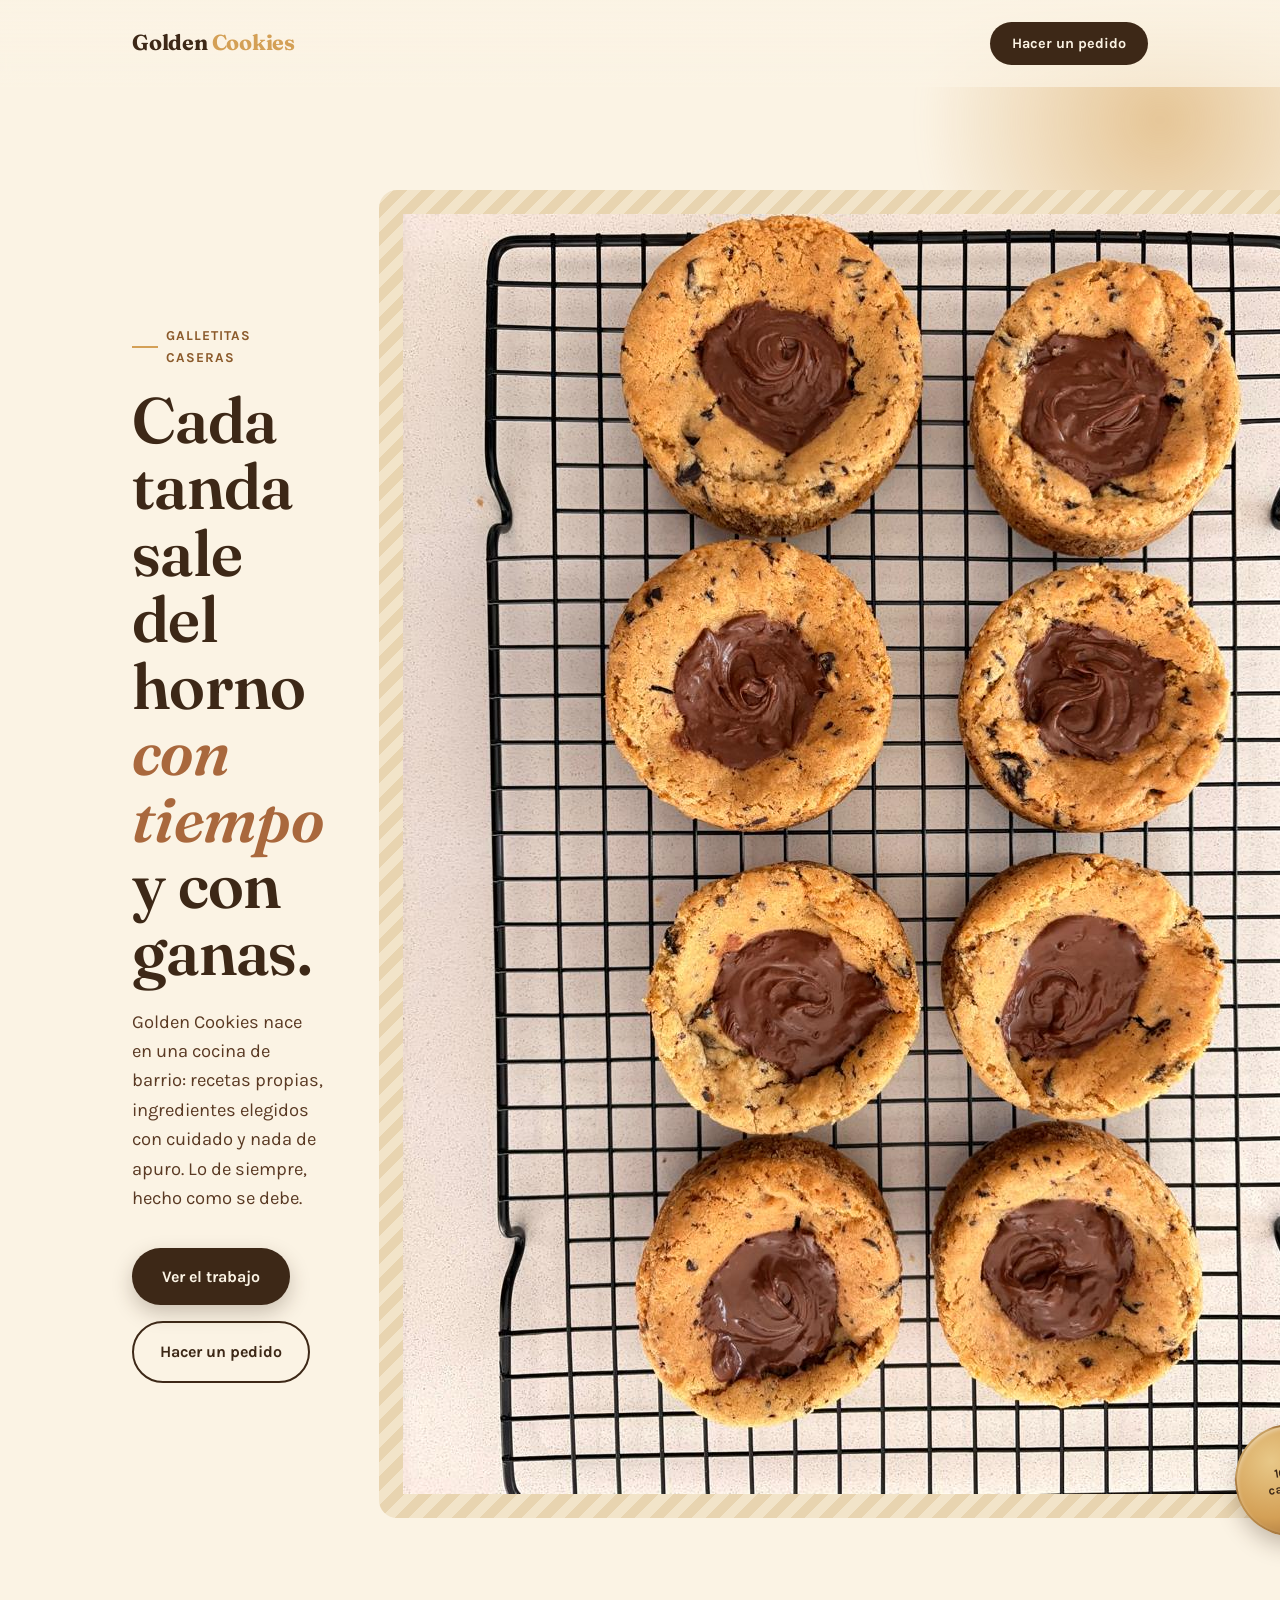
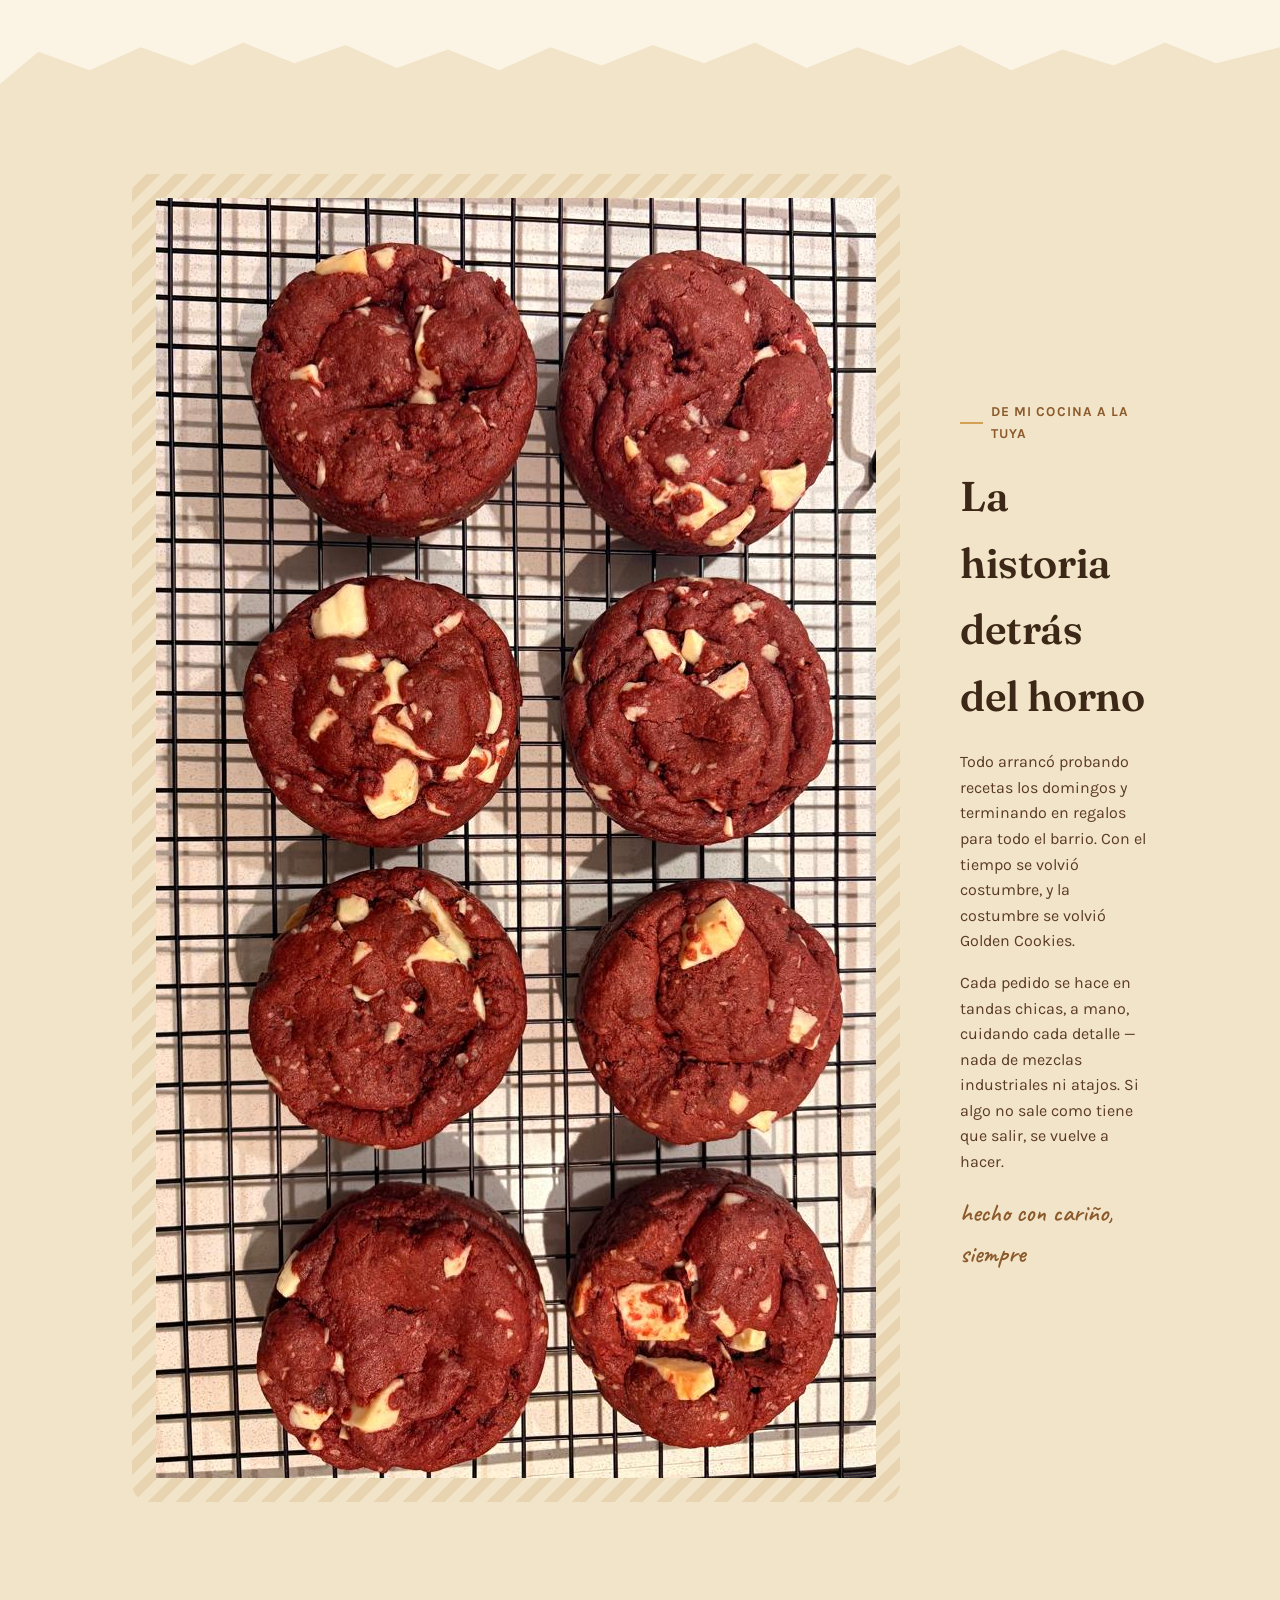
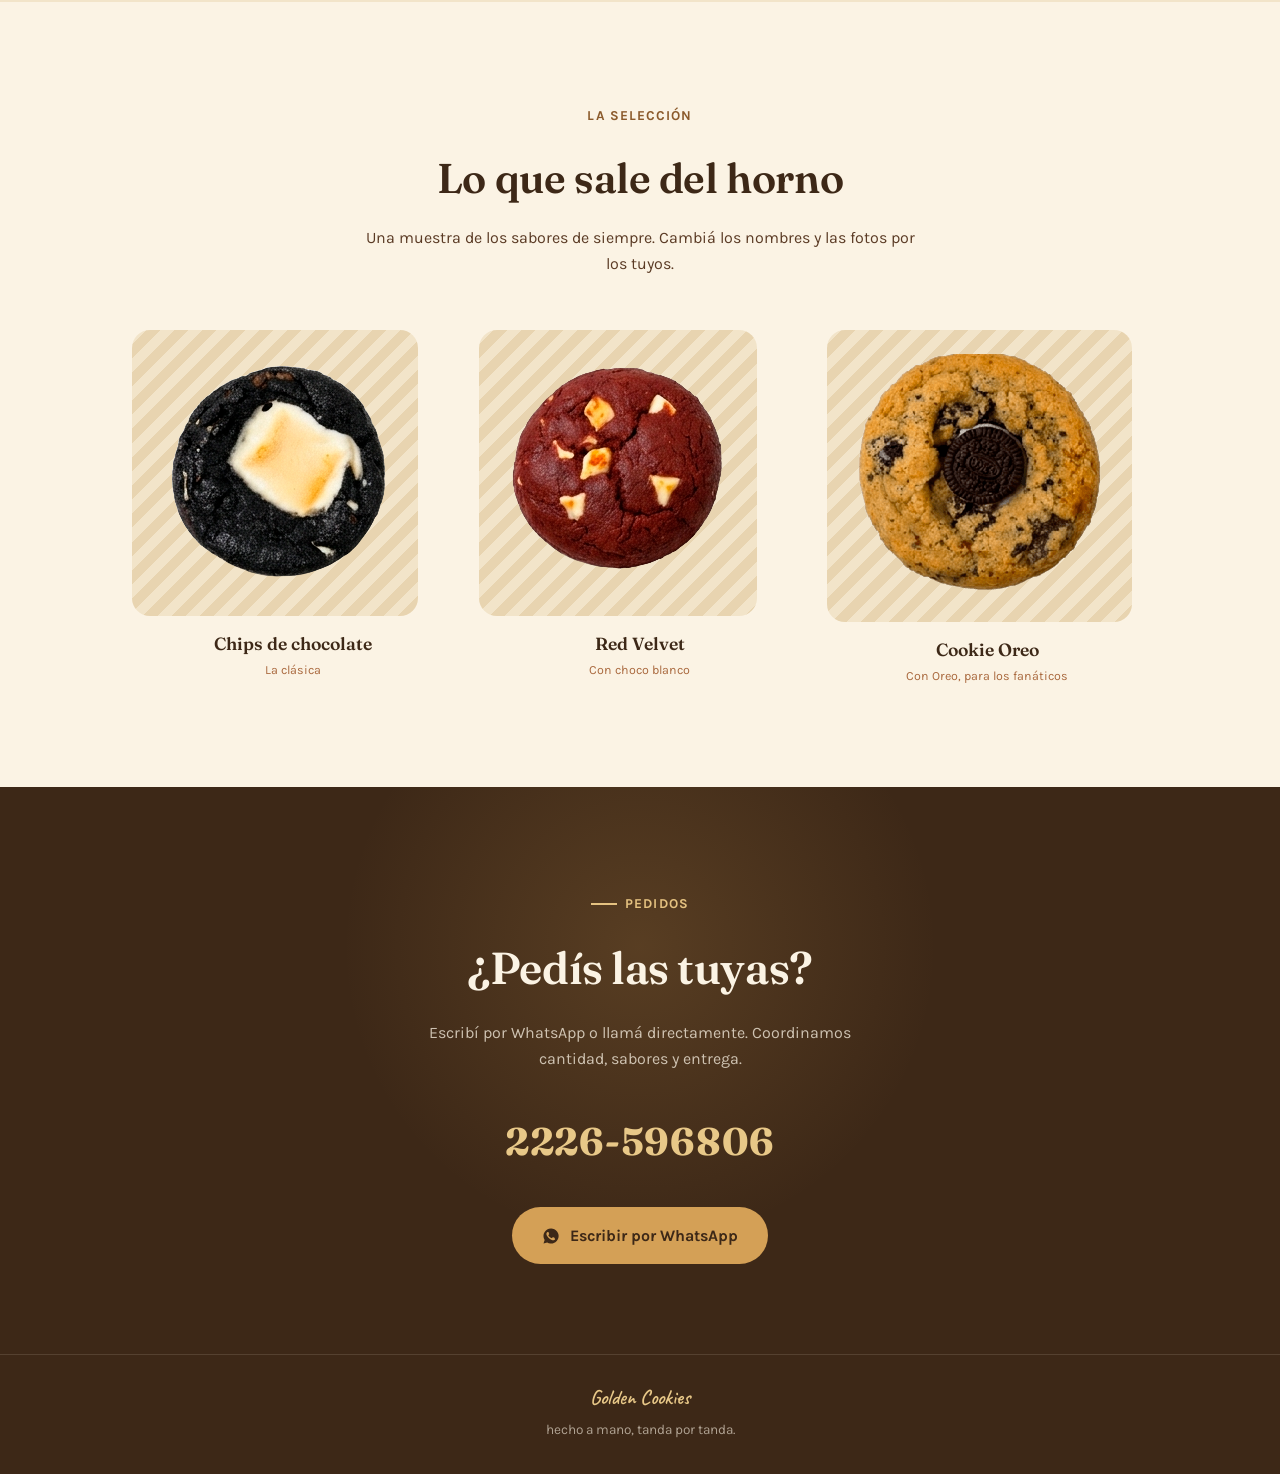
==== index.html @ 02ea474b "Add files via upload" ====
<!DOCTYPE html>
<html lang="es">
<head>
<meta charset="UTF-8">
<meta name="viewport" content="width=device-width, initial-scale=1.0">
<title>Golden Cookies — Galletitas caseras</title>
<link rel="preconnect" href="https://fonts.googleapis.com">
<link rel="preconnect" href="https://fonts.gstatic.com" crossorigin>
<link href="https://fonts.googleapis.com/css2?family=Fraunces:ital,opsz,wght@0,9..144,400;0,9..144,600;0,9..144,700;1,9..144,500&family=Karla:wght@400;500;700&family=Caveat:wght@600&display=swap" rel="stylesheet">
<style>
  :root{
    --cream:#FBF3E4;
    --parchment:#F2E4C9;
    --kraft:#E8D4B0;
    --coffee:#3D2817;
    --coffee-soft:#5A3A24;
    --caramel:#A9683D;
    --toast:#8B5A2B;
    --gold:#D4A056;
    --gold-light:#E8C888;
    --line: rgba(61,40,23,0.15);
  }

  *{box-sizing:border-box; margin:0; padding:0;}

  html{scroll-behavior:smooth;}

  body{
    background:var(--cream);
    color:var(--coffee);
    font-family:'Karla', sans-serif;
    line-height:1.6;
    overflow-x:hidden;
  }

  h1,h2,h3,.display{
    font-family:'Fraunces', serif;
    color:var(--coffee);
    font-weight:600;
    letter-spacing:-0.01em;
  }

  .signature{
    font-family:'Caveat', cursive;
    font-weight:600;
  }

  a{color:inherit;}

  /* ---------- Focus visibility ---------- */
  a:focus-visible, button:focus-visible{
    outline:3px solid var(--gold);
    outline-offset:3px;
  }

  /* ---------- Wrapper widths ---------- */
  .wrap{
    max-width:1080px;
    margin:0 auto;
    padding:0 32px;
  }

  /* ================= NAV ================= */
  header{
    position:fixed;
    top:0; left:0; right:0;
    z-index:50;
    padding:22px 0;
    background:linear-gradient(to bottom, rgba(251,243,228,0.96), rgba(251,243,228,0.7));
    backdrop-filter:blur(6px);
  }
  header .wrap{
    display:flex;
    align-items:center;
    justify-content:space-between;
  }
  .brand{
    font-family:'Fraunces', serif;
    font-weight:700;
    font-size:1.35rem;
    letter-spacing:-0.01em;
  }
  .brand span{color:var(--gold);}
  .nav-cta{
    background:var(--coffee);
    color:var(--cream);
    padding:10px 22px;
    border-radius:999px;
    font-weight:700;
    font-size:0.9rem;
    text-decoration:none;
    transition:background .2s ease, transform .2s ease;
    display:inline-block;
  }
  .nav-cta:hover{background:var(--toast); transform:translateY(-1px);}

  /* ================= HERO ================= */
  .hero{
    position:relative;
    padding:190px 0 120px;
    overflow:hidden;
  }
  .hero-glow{
    position:absolute;
    top:-120px; right:-120px;
    width:480px; height:480px;
    border-radius:50%;
    background:radial-gradient(circle, rgba(212,160,86,0.55) 0%, rgba(212,160,86,0) 70%);
    filter:blur(10px);
    animation:pulse 7s ease-in-out infinite;
    pointer-events:none;
  }
  @keyframes pulse{
    0%,100%{ transform:scale(1); opacity:0.8; }
    50%{ transform:scale(1.12); opacity:1; }
  }
  @media (prefers-reduced-motion: reduce){
    .hero-glow{animation:none;}
  }

  .hero-grid{
    position:relative;
    display:grid;
    grid-template-columns:1.05fr 0.95fr;
    gap:56px;
    align-items:center;
  }

  .eyebrow{
    display:inline-flex;
    align-items:center;
    gap:8px;
    font-size:0.85rem;
    font-weight:700;
    letter-spacing:0.08em;
    text-transform:uppercase;
    color:var(--toast);
    margin-bottom:18px;
  }
  .eyebrow::before{
    content:"";
    width:26px; height:2px;
    background:var(--gold);
    display:inline-block;
  }

  .hero h1{
    font-size:clamp(2.6rem, 5vw, 4rem);
    line-height:1.04;
    margin-bottom:22px;
  }
  .hero h1 em{
    font-style:italic;
    color:var(--caramel);
  }

  .hero p.lead{
    font-size:1.15rem;
    color:var(--coffee-soft);
    max-width:46ch;
    margin-bottom:34px;
  }

  .hero-actions{
    display:flex;
    gap:16px;
    flex-wrap:wrap;
    align-items:center;
  }

  .btn-primary{
    background:var(--coffee);
    color:var(--cream);
    padding:16px 30px;
    border-radius:999px;
    font-weight:700;
    text-decoration:none;
    display:inline-block;
    box-shadow:0 8px 20px rgba(61,40,23,0.25);
    transition:transform .2s ease, box-shadow .2s ease;
  }
  .btn-primary:hover{ transform:translateY(-2px); box-shadow:0 12px 26px rgba(61,40,23,0.3); }

  .btn-ghost{
    padding:16px 26px;
    border-radius:999px;
    font-weight:700;
    text-decoration:none;
    border:2px solid var(--coffee);
    display:inline-block;
    transition:background .2s ease, color .2s ease;
  }
  .btn-ghost:hover{ background:var(--coffee); color:var(--cream); }

  /* Wax seal badge */
  .seal{
    position:absolute;
    bottom:-18px;
    right:40px;
    width:112px; height:112px;
    border-radius:50%;
    background:radial-gradient(circle at 35% 30%, var(--gold-light), var(--gold) 55%, var(--toast) 100%);
    display:flex;
    align-items:center;
    justify-content:center;
    text-align:center;
    color:var(--coffee);
    font-weight:700;
    font-size:0.78rem;
    line-height:1.2;
    letter-spacing:0.02em;
    transform:rotate(-9deg);
    box-shadow:0 10px 22px rgba(61,40,23,0.28), inset 0 2px 4px rgba(255,255,255,0.4);
    border:2px solid rgba(61,40,23,0.15);
  }

  /* Hero photo placeholder */
  .photo-frame{
    position:relative;
    aspect-ratio:4/5;
    border-radius:18px;
    background:
      repeating-linear-gradient(135deg, var(--parchment), var(--parchment) 10px, var(--kraft) 10px, var(--kraft) 20px);
    border:2px dashed var(--caramel);
    display:flex;
    align-items:center;
    justify-content:center;
    padding:24px;
    text-align:center;
  }
  .photo-frame.hero-photo{ min-height:380px; }
  .photo-frame .hint{
    background:rgba(251,243,228,0.92);
    border-radius:12px;
    padding:18px 20px;
    max-width:230px;
  }
  .photo-frame .hint svg{ margin-bottom:10px; }
  .photo-frame .hint p{
    font-size:0.85rem;
    font-weight:700;
    color:var(--coffee-soft);
  }
  .photo-frame .hint small{
    display:block;
    margin-top:4px;
    font-size:0.72rem;
    color:var(--caramel);
    font-weight:400;
  }
  .washi{
    position:absolute;
    top:-10px; left:24px;
    width:64px; height:22px;
    background:rgba(169,104,61,0.55);
    transform:rotate(-4deg);
    border-radius:2px;
  }

  /* ================= TORN DIVIDER ================= */
  .torn{
    height:46px;
    width:100%;
    background:var(--parchment);
    clip-path:polygon(
      0% 100%, 3% 30%, 7% 70%, 11% 20%, 15% 60%, 19% 10%, 23% 55%, 27% 15%,
      31% 65%, 35% 25%, 39% 70%, 43% 20%, 47% 60%, 51% 15%, 55% 55%, 59% 10%,
      63% 65%, 67% 20%, 71% 60%, 75% 15%, 79% 70%, 83% 25%, 87% 60%, 91% 10%,
      95% 55%, 100% 20%, 100% 100%
    );
  }

  /* ================= ABOUT ================= */
  .about{
    background:var(--parchment);
    padding:90px 0 100px;
  }
  .about-grid{
    display:grid;
    grid-template-columns:0.9fr 1.1fr;
    gap:60px;
    align-items:center;
  }
  .about h2{ font-size:clamp(1.9rem, 3.4vw, 2.6rem); margin-bottom:20px; }
  .about p{ color:var(--coffee-soft); margin-bottom:16px; max-width:52ch; }
  .about .signature{
    font-size:1.6rem;
    color:var(--toast);
    margin-top:18px;
  }

  /* ================= GALLERY ================= */
  .gallery{
    padding:100px 0 100px;
  }
  .section-head{
    text-align:center;
    max-width:560px;
    margin:0 auto 54px;
  }
  .section-head .eyebrow{ justify-content:center; }
  .section-head .eyebrow::before{ display:none; }
  .section-head h2{ font-size:clamp(1.9rem, 3.4vw, 2.6rem); margin-bottom:14px; }
  .section-head p{ color:var(--coffee-soft); }

  .gallery-grid{
    display:grid;
    grid-template-columns:repeat(3, 1fr);
    gap:26px;
  }
  .gallery-item .photo-frame{ aspect-ratio:1/1; margin-bottom:14px; }
  .gallery-item .flavor-name{
    font-family:'Fraunces', serif;
    font-weight:600;
    font-size:1.1rem;
    text-align:center;
  }
  .gallery-item .flavor-tag{
    display:block;
    text-align:center;
    font-size:0.78rem;
    color:var(--caramel);
    margin-top:2px;
  }

  /* ================= CONTACT ================= */
  .contact{
    background:var(--coffee);
    color:var(--cream);
    padding:100px 0 90px;
    text-align:center;
    position:relative;
    overflow:hidden;
  }
  .contact::before{
    content:"";
    position:absolute;
    top:-140px; left:50%;
    transform:translateX(-50%);
    width:600px; height:600px;
    border-radius:50%;
    background:radial-gradient(circle, rgba(212,160,86,0.18) 0%, rgba(212,160,86,0) 70%);
  }
  .contact .eyebrow{ justify-content:center; color:var(--gold-light); }
  .contact .eyebrow::before{ background:var(--gold-light); }
  .contact h2{
    color:var(--cream);
    font-size:clamp(2rem, 4vw, 2.8rem);
    margin-bottom:16px;
    position:relative;
  }
  .contact p.lead{
    color:rgba(251,243,228,0.75);
    max-width:44ch;
    margin:0 auto 40px;
    position:relative;
  }
  .phone-display{
    font-family:'Fraunces', serif;
    font-size:clamp(1.8rem, 4vw, 2.4rem);
    font-weight:700;
    letter-spacing:0.02em;
    margin-bottom:34px;
    color:var(--gold-light);
    position:relative;
  }
  .contact-actions{
    display:flex;
    gap:18px;
    justify-content:center;
    flex-wrap:wrap;
    position:relative;
  }
  .btn-gold{
    background:var(--gold);
    color:var(--coffee);
    padding:16px 30px;
    border-radius:999px;
    font-weight:700;
    text-decoration:none;
    display:inline-flex;
    align-items:center;
    gap:10px;
    transition:transform .2s ease, background .2s ease;
  }
  .btn-gold:hover{ background:var(--gold-light); transform:translateY(-2px); }
  .btn-outline-light{
    padding:16px 26px;
    border-radius:999px;
    font-weight:700;
    text-decoration:none;
    border:2px solid rgba(251,243,228,0.5);
    display:inline-flex;
    align-items:center;
    gap:10px;
    transition:background .2s ease, border-color .2s ease;
  }
  .btn-outline-light:hover{ background:rgba(251,243,228,0.1); border-color:var(--cream); }

  /* ================= FOOTER ================= */
  footer{
    background:var(--coffee);
    color:rgba(251,243,228,0.6);
    text-align:center;
    padding:26px 0 34px;
    font-size:0.85rem;
    border-top:1px solid rgba(251,243,228,0.12);
  }
  footer .signature{
    color:var(--gold-light);
    font-size:1.3rem;
    display:block;
    margin-bottom:4px;
  }

  /* ================= RESPONSIVE ================= */
  @media (max-width:860px){
    .hero-grid, .about-grid{ grid-template-columns:1fr; }
    .hero{ padding:150px 0 90px; }
    .gallery-grid{ grid-template-columns:repeat(2, 1fr); }
    .seal{ right:16px; }
  }
  @media (max-width:560px){
    .wrap{ padding:0 20px; }
    .gallery-grid{ grid-template-columns:1fr; }
    .hero-actions, .contact-actions{ flex-direction:column; align-items:stretch; }
    .hero-actions a, .contact-actions a{ text-align:center; }
  }
</style>
</head>
<body>

<header>
  <div class="wrap">
    <div class="brand">Golden <span>Cookies</span></div>
    <a href="#contacto" class="nav-cta">Hacer un pedido</a>
  </div>
</header>

<!-- ================= HERO ================= -->
<section class="hero">
  <div class="hero-glow" aria-hidden="true"></div>
  <div class="wrap hero-grid">
    <div>
      <div class="eyebrow">Galletitas caseras</div>
      <h1>Cada tanda sale del horno <em>con tiempo</em> y con ganas.</h1>
      <p class="lead">Golden Cookies nace en una cocina de barrio: recetas propias, ingredientes elegidos con cuidado y nada de apuro. Lo de siempre, hecho como se debe.</p>
      <div class="hero-actions">
        <a href="#galeria" class="btn-primary">Ver el trabajo</a>
        <a href="#contacto" class="btn-ghost">Hacer un pedido</a>
      </div>
    </div>

    <div style="position:relative;">
      <!--
        FOTO PRINCIPAL:
        Reemplazá este div completo por, por ejemplo:
        <img src="hero-galletitas.jpg" alt="Galletitas Golden Cookies recién horneadas" class="photo-frame hero-photo" style="object-fit:cover; border:none;">
        (guardá la foto en la misma carpeta que este archivo .html)
      -->
      <img src="./WhatsApp Image 2026-07-23 at 1.48.09 PM.jpeg" alt="Galletitas Golden Cookies recién horneadas" class="photo-frame hero-photo" style="object-fit:cover; border:none;">
      <div class="seal">100%<br>caseras</div>
    </div>
  </div>
</section>

<div class="torn" aria-hidden="true"></div>

<!-- ================= ABOUT ================= -->
<section class="about">
  <div class="wrap about-grid">
    <div>
      <img src="./WhatsApp Image 2026-07-23 at 1.48.08 PM.jpeg" alt="..." class="photo-frame" style="aspect-ratio:auto; object-fit:cover; border:none;">
      <!--
        FOTO SECUNDARIA (opcional):
        Reemplazá por <img src="tu-foto.jpg" alt="..." class="photo-frame" style="aspect-ratio:4/5; object-fit:cover; border:none;">
      -->
    </div>
    <div>
      <div class="eyebrow">De mi cocina a la tuya</div>
      <h2>La historia detrás del horno</h2>
      <p>Todo arrancó probando recetas los domingos y terminando en regalos para todo el barrio. Con el tiempo se volvió costumbre, y la costumbre se volvió Golden Cookies.</p>
      <p>Cada pedido se hace en tandas chicas, a mano, cuidando cada detalle — nada de mezclas industriales ni atajos. Si algo no sale como tiene que salir, se vuelve a hacer.</p>
      <div class="signature">hecho con cariño, siempre</div>
    </div>
  </div>
</section>

<!-- ================= GALLERY ================= -->
<section class="gallery" id="galeria">
  <div class="wrap">
    <div class="section-head">
      <div class="eyebrow">La selección</div>
      <h2>Lo que sale del horno</h2>
      <p>Una muestra de los sabores de siempre. Cambiá los nombres y las fotos por los tuyos.</p>
    </div>

    <div class="gallery-grid">
      <!-- Repetí este bloque por cada sabor. Reemplazá cada .photo-frame por un <img> con la foto real -->
      <div class="gallery-item">
        <img src="./marshmallow black_1.png" alt="Galletitas con chips de chocolate" class="photo-frame" style="object-fit:cover; border:none;">
        <div class="flavor-name">Chips de chocolate</div>
        <span class="flavor-tag">La clásica</span>
      </div>

      <div class="gallery-item">
        <img src="./red velvet_1.png" alt="Galletitas con chips de chocolate" class="photo-frame" style="object-fit:cover; border:none;">
        <div class="flavor-name">Red Velvet</div>
        <span class="flavor-tag">Con choco blanco</span>
      </div>

            <div class="gallery-item">
        <img src="./oreo2 (1).png" alt="Galletitas con chips de chocolate" class="photo-frame" style="object-fit:cover; border:none;">
        <div class="flavor-name">Cookie Oreo</div>
        <span class="flavor-tag">Con Oreo, para los fanáticos</span>
      </div>
  </div>
</section>

<!-- ================= CONTACT ================= -->
<section class="contact" id="contacto">
  <div class="wrap">
    <div class="eyebrow">Pedidos</div>
    <h2>¿Pedís las tuyas?</h2>
    <p class="lead">Escribí por WhatsApp o llamá directamente. Coordinamos cantidad, sabores y entrega.</p>
    <div class="phone-display">2226-596806</div>
    <div class="contact-actions">
      <a class="btn-gold" href="https://wa.me/5492226596806" target="_blank" rel="noopener">
        <svg width="18" height="18" viewBox="0 0 24 24" fill="currentColor"><path d="M12 2a10 10 0 0 0-8.5 15.2L2 22l4.9-1.5A10 10 0 1 0 12 2zm5.6 14.3c-.2.6-1.3 1.2-1.9 1.3-.5.1-1.1.1-1.8-.1-.4-.1-1-.3-1.7-.6-3-1.3-4.9-4.3-5.1-4.6-.1-.2-1.2-1.6-1.2-3 0-1.4.8-2.1 1-2.4.2-.2.5-.3.7-.3h.5c.2 0 .4 0 .6.4.2.5.7 1.7.8 1.9.1.2.1.4 0 .6-.1.2-.2.3-.3.5-.2.2-.3.3-.5.5-.2.2-.3.4-.1.7.2.3.8 1.3 1.7 2.1 1.2 1 2.1 1.4 2.4 1.5.3.1.5.1.7-.1.2-.2.7-.8.9-1.1.2-.3.4-.2.6-.1.2.1 1.5.7 1.7.8.2.1.4.2.4.3.1.2.1.6-.1 1.2z"/></svg>
        Escribir por WhatsApp
      </a>
    </div>
  </div>
</section>

<footer>
  <span class="signature">Golden Cookies</span>
  hecho a mano, tanda por tanda.
</footer>

</body>
</html>
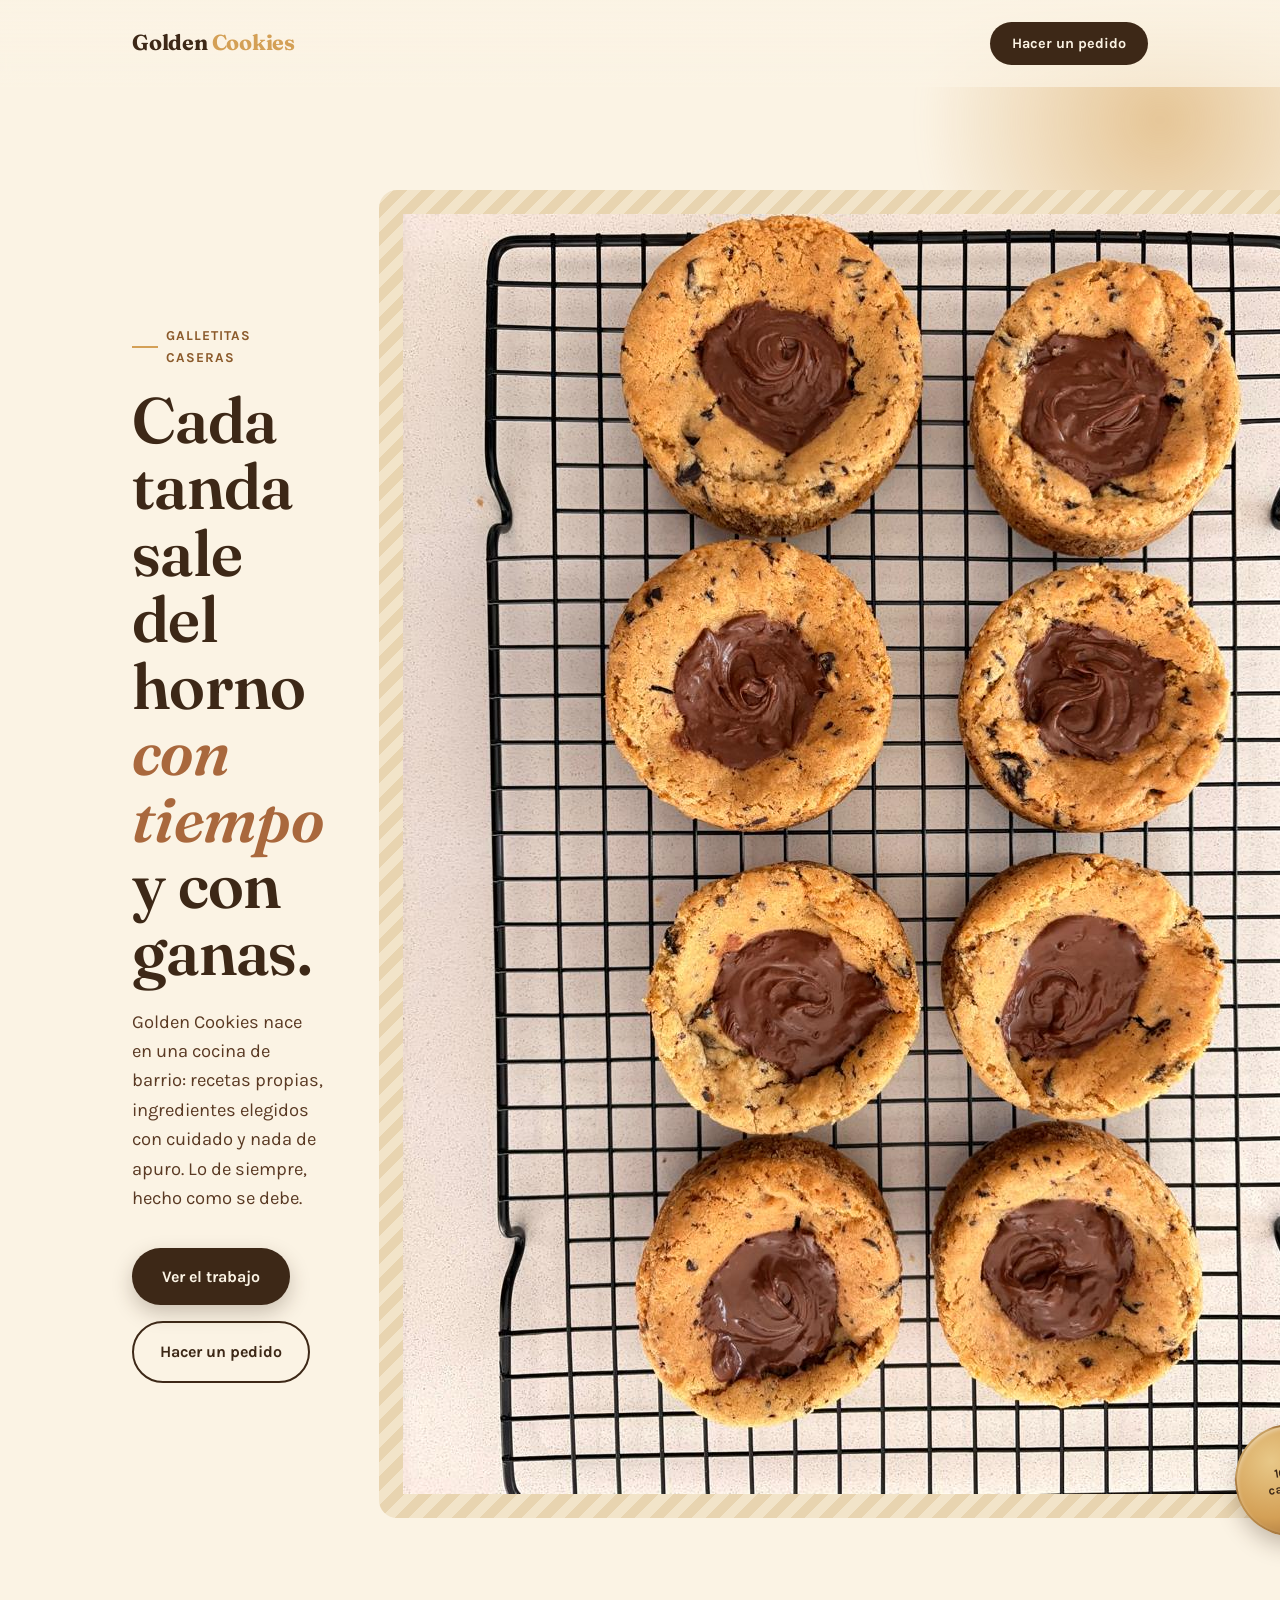
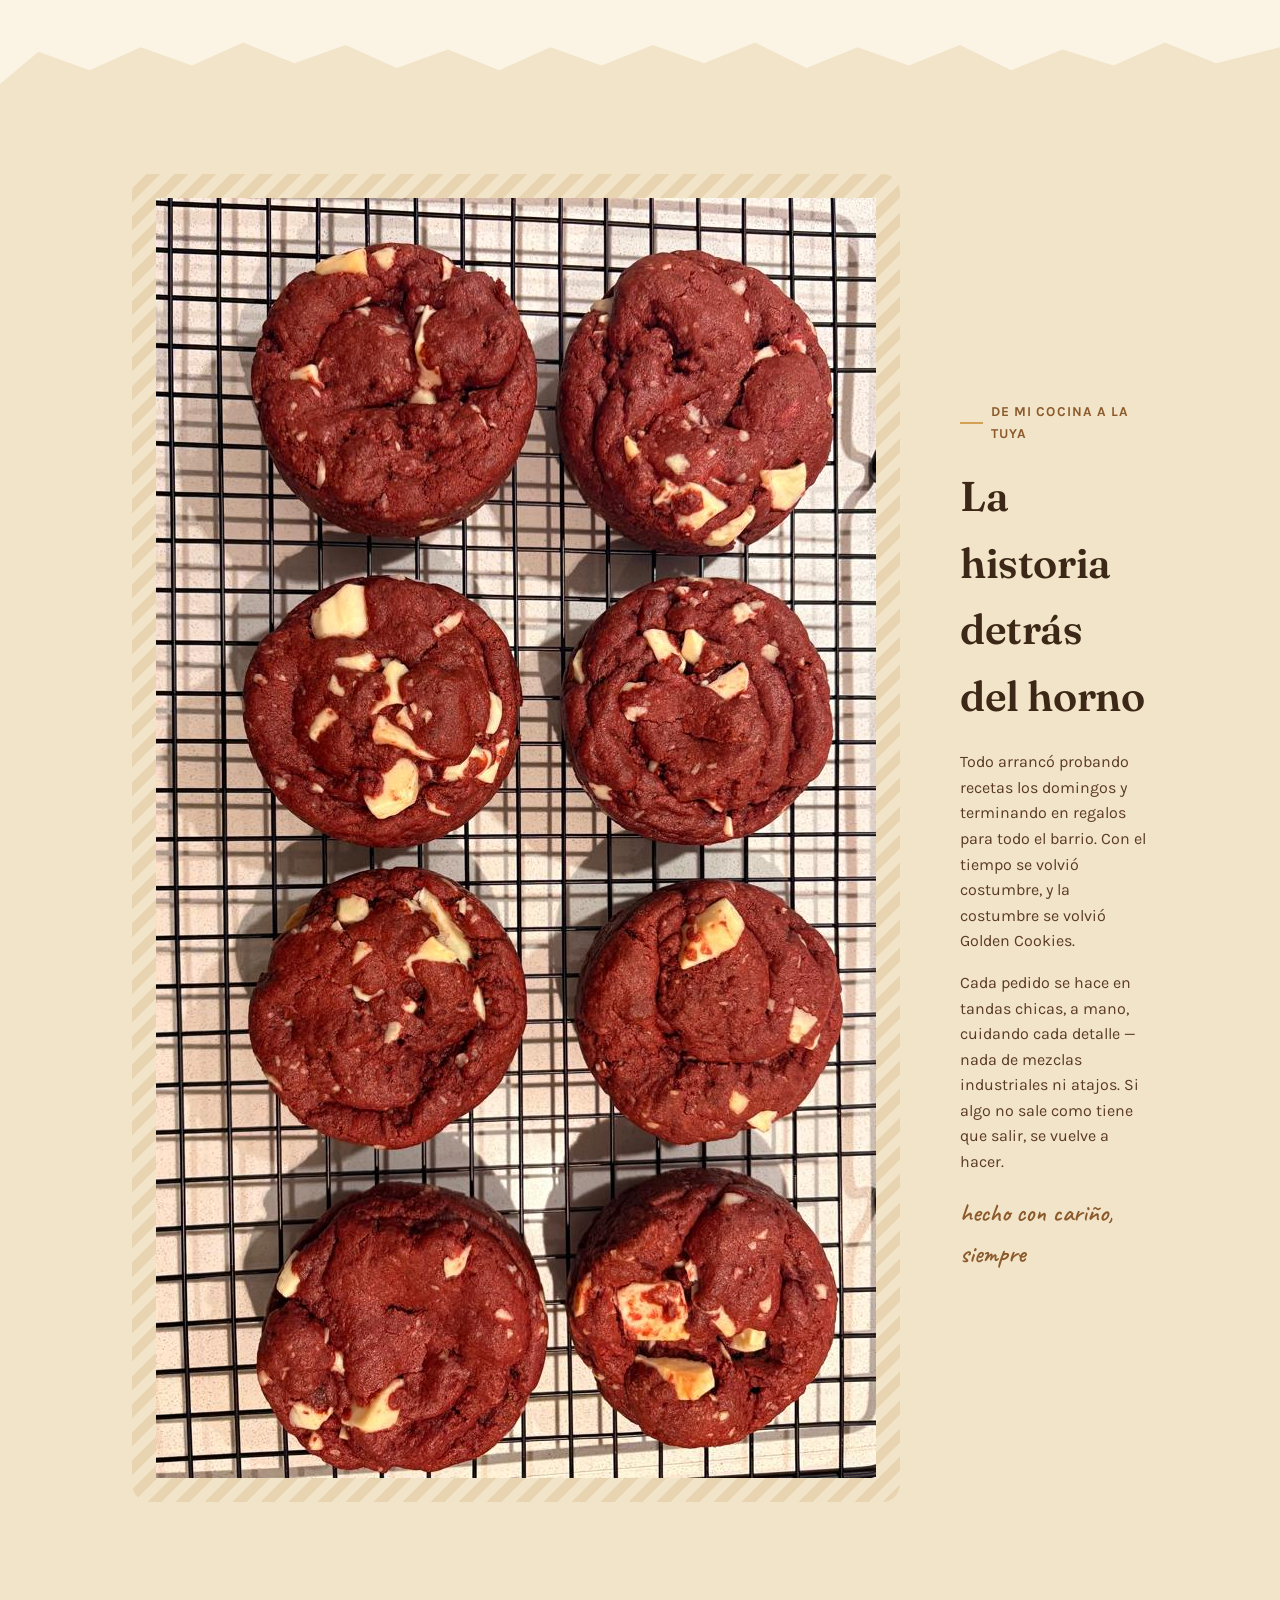
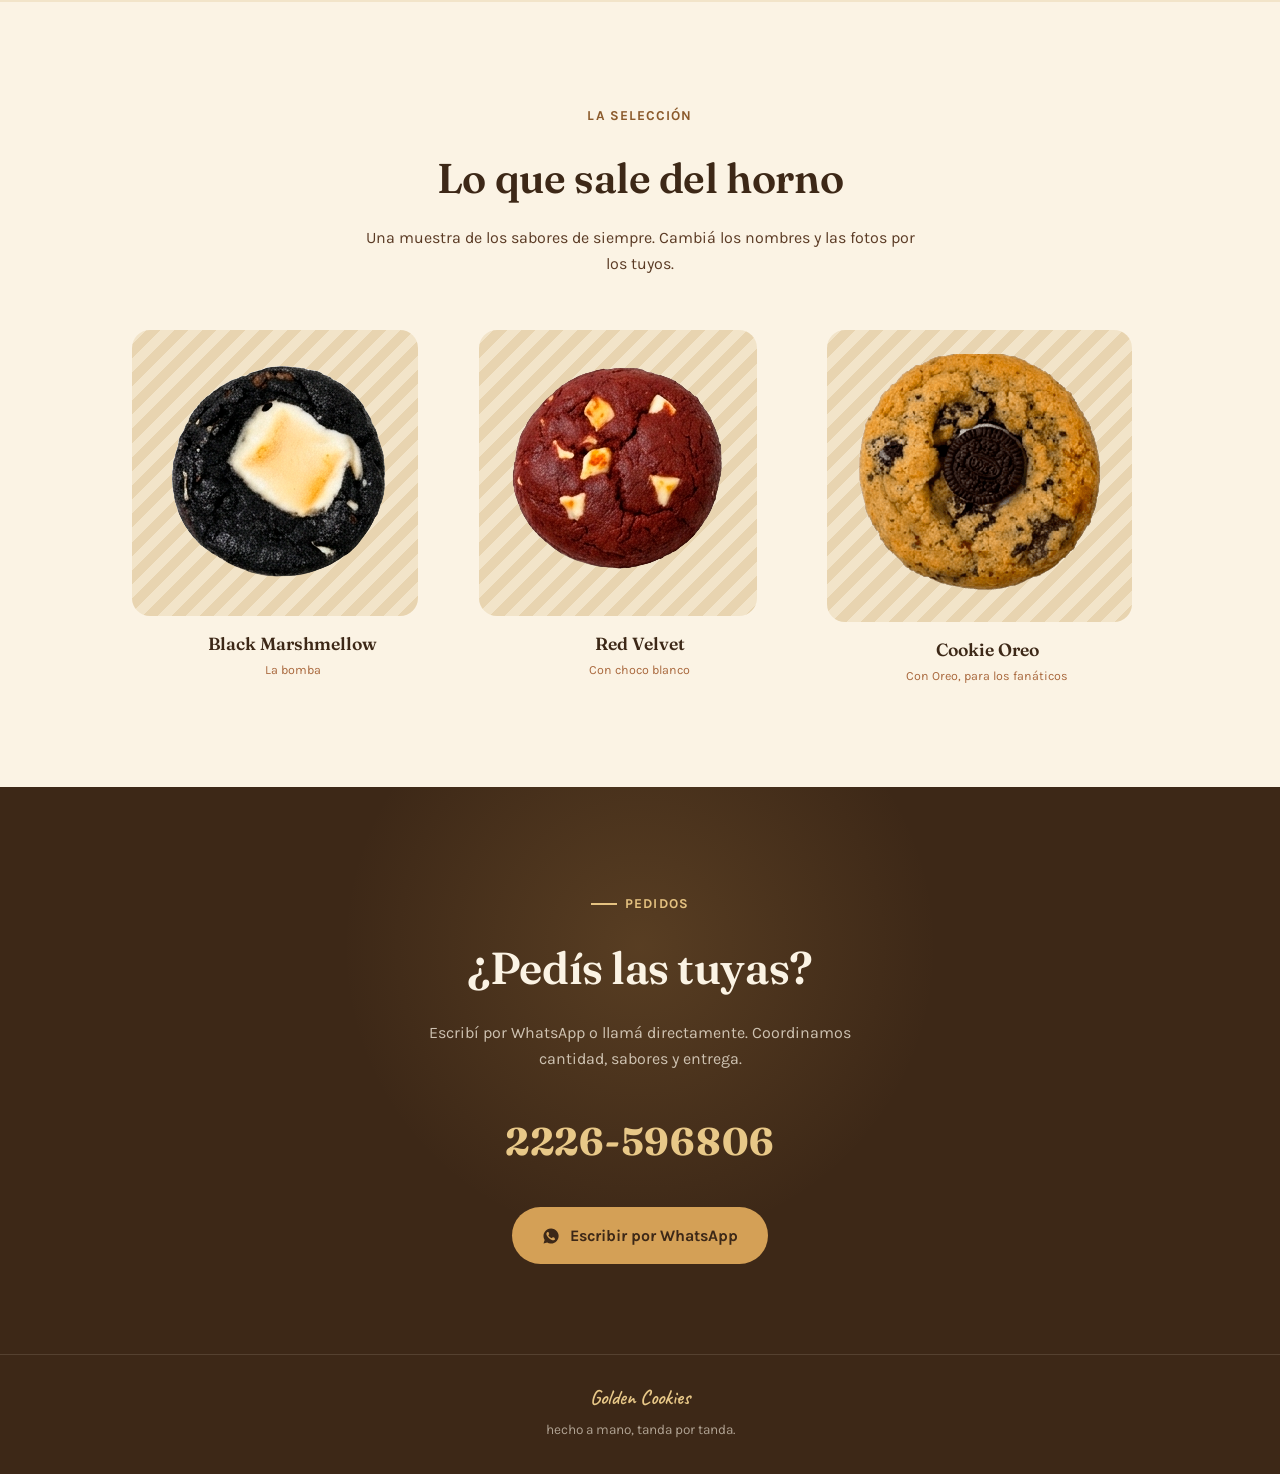
==== commit dd9d3d23: "sss" ====
--- a/index.html
+++ b/index.html
@@ -499,8 +499,8 @@
       <!-- Repetí este bloque por cada sabor. Reemplazá cada .photo-frame por un <img> con la foto real -->
       <div class="gallery-item">
         <img src="./marshmallow black_1.png" alt="Galletitas con chips de chocolate" class="photo-frame" style="object-fit:cover; border:none;">
-        <div class="flavor-name">Chips de chocolate</div>
-        <span class="flavor-tag">La clásica</span>
+        <div class="flavor-name">Black Marshmellow</div>
+        <span class="flavor-tag">La bomba</span>
       </div>
 
       <div class="gallery-item">
